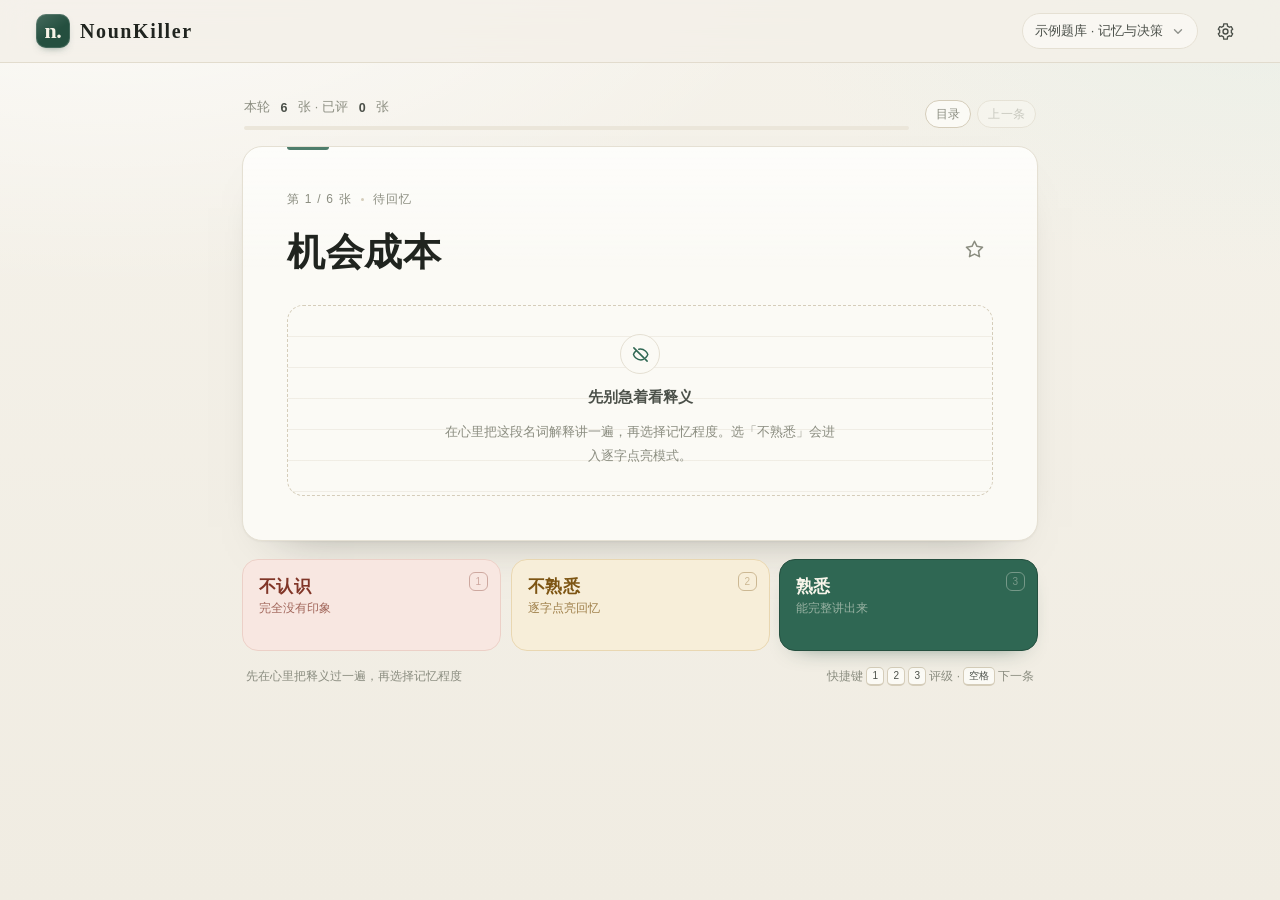
==== src/web/index.html @ df2b3e8b "NounKiller 1.2.0" ====
<!DOCTYPE html>
<html lang="zh-CN">
<head>
  <meta charset="utf-8">
  <meta name="viewport" content="width=device-width, initial-scale=1, maximum-scale=1, user-scalable=no, viewport-fit=cover">
  <meta name="theme-color" content="#f3f0e8">
  <meta name="description" content="NounKiller —— 用三级记忆评级和逐字回忆，把名词解释真正背下来。">
  <title>NounKiller · 名词解释记忆</title>
  <link rel="icon" href="icons/favicon.svg" type="image/svg+xml">
  <link rel="apple-touch-icon" href="icons/apple-touch-icon.png">
  <link rel="manifest" href="manifest.webmanifest">
  <link rel="stylesheet" href="css/app.css">
</head>
<body>
  <div class="app" id="app">
    <header class="appbar">
      <button class="brand" id="brandHome" type="button" aria-label="回到当前题库">
        <span class="seal" aria-hidden="true">n.</span>
        <span class="brand-name">NounKiller</span>
      </button>
      <div class="appbar-right">
        <button class="deck-chip" id="deckBtn" type="button" aria-haspopup="dialog">
          <span class="deck-chip-label" id="deckName">示例题库</span>
          <svg viewBox="0 0 16 16" aria-hidden="true"><path d="M4 6.5 8 10.5 12 6.5" fill="none" stroke="currentColor" stroke-width="1.6" stroke-linecap="round" stroke-linejoin="round"/></svg>
        </button>
        <button class="icon-btn" id="settingsBtn" type="button" aria-label="设置" aria-haspopup="dialog">
          <svg viewBox="0 0 20 20" aria-hidden="true"><path d="M10 12.6a2.6 2.6 0 1 0 0-5.2 2.6 2.6 0 0 0 0 5.2Z" fill="none" stroke="currentColor" stroke-width="1.5"/><path d="M16.1 11.2a6.6 6.6 0 0 0 0-2.4l1.5-1.2-1.6-2.8-1.9.7a6.5 6.5 0 0 0-2-1.2L11.9 2H8.1l-.2 2.3a6.5 6.5 0 0 0-2 1.2l-1.9-.7L2.4 7.6l1.5 1.2a6.6 6.6 0 0 0 0 2.4l-1.5 1.2 1.6 2.8 1.9-.7a6.5 6.5 0 0 0 2 1.2l.2 2.3h3.8l.2-2.3a6.5 6.5 0 0 0 2-1.2l1.9.7 1.6-2.8-1.5-1.2Z" fill="none" stroke="currentColor" stroke-width="1.4" stroke-linejoin="round"/></svg>
        </button>
      </div>
    </header>

    <main class="main" id="main">
      <section class="screen study" id="studyScreen" aria-live="polite">
        <div class="study-top">
          <div class="study-meta">
            <div class="crumbs" id="crumbs"></div>
            <div class="progress" role="progressbar" aria-label="本轮进度" aria-valuemin="0" aria-valuemax="100" aria-valuenow="0" id="progress">
              <i id="progressFill"></i>
            </div>
          </div>
          <div class="study-nav">
            <button class="nav-btn" id="tocBtn" type="button" aria-haspopup="dialog" title="打开目录">目录</button>
            <button class="nav-btn" id="prevBtn" type="button" title="上一条">上一条</button>
          </div>
        </div>

        <article class="card" id="card">
          <div class="card-eyebrow">
            <span id="cardCounter">第 1 张</span>
            <span class="eyebrow-dot" aria-hidden="true"></span>
            <span id="cardStatus">待回忆</span>
          </div>
          <div class="term-row">
            <h1 class="term" id="term"></h1>
            <button class="fav-btn" id="favBtn" type="button" aria-label="收藏这个词条" aria-pressed="false">
              <svg viewBox="0 0 24 24" aria-hidden="true"><path d="M12 3.4l2.6 5.3 5.8.9-4.2 4.1 1 5.8-5.2-2.7-5.2 2.7 1-5.8-4.2-4.1 5.8-.9z"/></svg>
            </button>
          </div>
          <div class="answer" id="answer"></div>
          <div class="answer-tools" id="answerTools" hidden></div>
        </article>

        <div class="rating" id="ratingBar">
          <button class="rate-btn unknown" type="button" data-rating="unknown">
            <span class="rate-key" aria-hidden="true">1</span>
            <span class="rate-main">不认识</span>
            <span class="rate-sub">完全没有印象</span>
          </button>
          <button class="rate-btn fuzzy" type="button" data-rating="fuzzy">
            <span class="rate-key" aria-hidden="true">2</span>
            <span class="rate-main">不熟悉</span>
            <span class="rate-sub">逐字点亮回忆</span>
          </button>
          <button class="rate-btn known" type="button" data-rating="known">
            <span class="rate-key" aria-hidden="true">3</span>
            <span class="rate-main">熟悉</span>
            <span class="rate-sub">能完整讲出来</span>
          </button>
        </div>

        <div class="next-row" id="nextRow" hidden></div>

        <div class="session-foot" id="sessionFoot">
          <span>先在心里把释义过一遍，再选择记忆程度</span>
          <span class="kbd-hint">快捷键 <kbd>1</kbd><kbd>2</kbd><kbd>3</kbd> 评级 · <kbd>空格</kbd> 下一条</span>
        </div>
      </section>

      <section class="screen done" id="doneScreen" hidden></section>
    </main>

    <div class="toast" id="toast" role="status" aria-live="polite" hidden></div>

    <div class="modal" id="modal" hidden>
      <div class="modal-backdrop" data-close="1"></div>
      <div class="modal-panel" role="dialog" aria-modal="true" aria-labelledby="modalTitle">
        <header class="modal-head">
          <div>
            <p class="modal-kicker" id="modalKicker">NounKiller</p>
            <h2 id="modalTitle">题库</h2>
          </div>
          <button class="icon-btn" type="button" data-close="1" aria-label="关闭">
            <svg viewBox="0 0 20 20" aria-hidden="true"><path d="M5 5l10 10M15 5 5 15" stroke="currentColor" stroke-width="1.6" stroke-linecap="round"/></svg>
          </button>
        </header>
        <div class="modal-body" id="modalBody"></div>
        <footer class="modal-foot" id="modalFoot"></footer>
      </div>
    </div>

  </div>

  <script src="js/core.js"></script>
  <script src="js/store.js"></script>
  <script src="js/app.js"></script>
</body>
</html>
---- src/web/css/app.css ----
/* ==========================================================================
   NounKiller · app.css
   纸张质感 + 墨绿印章的学习界面；移动端底部固定评级栏。
   ========================================================================== */

:root {
  --bg: #f3f0e8;
  --bg-deep: #ebe6da;
  --surface: #fbfaf5;
  --surface-2: #f7f4ec;
  --ink: #20241f;
  --ink-soft: #4b5049;
  --muted: #8b8d80;
  --line: #e5e0d3;
  --line-strong: #d5cdba;
  --accent: #2f6753;
  --accent-deep: #244f3f;
  --accent-tint: #e4eee7;
  --amber: #9a6b1e;
  --star: #e8b53a;
  --amber-deep: #7d5513;
  --amber-tint: #f7eed9;
  --amber-line: #e9d7b1;
  --brick: #9d4436;
  --brick-deep: #803527;
  --brick-tint: #f8e7e1;
  --brick-line: #ecd0c7;
  --block: #e5dfd0;
  --block-deep: #d8d0bd;
  --radius: 20px;
  --shadow-card: 0 1px 2px rgba(32, 36, 31, 0.04), 0 24px 48px -38px rgba(32, 36, 31, 0.5);
  --font-sans: -apple-system, BlinkMacSystemFont, "PingFang SC", "Hiragino Sans GB", "Microsoft YaHei", "Noto Sans SC", sans-serif;
  --font-serif: "Songti SC", "STSong", "Noto Serif SC", "Source Han Serif SC", "SimSun", Georgia, serif;
  --def-size: 18px;
  --line-height-def: 1.95;
}

* { box-sizing: border-box; }

/* hidden 属性必须始终压过组件的 display */
[hidden] { display: none !important; }

/* 禁止双击/双指缩放页面；滚动与点击不受影响 */
html, body { touch-action: pan-x pan-y; }

html, body { height: 100%; }

body {
  margin: 0;
  background-color: var(--bg);
  background-image:
    radial-gradient(1200px 600px at 8% -8%, rgba(255, 255, 255, 0.75), transparent 60%),
    radial-gradient(900px 500px at 100% 0%, rgba(228, 238, 231, 0.55), transparent 55%),
    linear-gradient(180deg, #f5f2ea 0%, #f0ece2 100%);
  background-attachment: fixed;
  color: var(--ink);
  font-family: var(--font-sans);
  -webkit-font-smoothing: antialiased;
  text-rendering: optimizeLegibility;
  -webkit-tap-highlight-color: transparent;
}

body.font-s { --def-size: 16.5px; }
body.font-l { --def-size: 20px; }

button, input, textarea, select { font: inherit; color: inherit; }
button { cursor: pointer; }
button:disabled { cursor: default; opacity: 0.5; }

:focus-visible {
  outline: 2px solid var(--accent);
  outline-offset: 2px;
}

kbd {
  display: inline-block;
  min-width: 18px;
  padding: 1px 5px;
  border: 1px solid var(--line-strong);
  border-bottom-width: 2px;
  border-radius: 5px;
  background: var(--surface);
  color: var(--ink-soft);
  font-family: var(--font-sans);
  font-size: 10px;
  line-height: 1.4;
  text-align: center;
}

.app {
  min-height: 100dvh;
  display: flex;
  flex-direction: column;
}

/* ---------- 顶栏 ---------- */

.appbar {
  position: sticky;
  top: 0;
  z-index: 30;
  display: flex;
  align-items: center;
  justify-content: space-between;
  gap: 12px;
  padding: 12px clamp(16px, 4vw, 36px);
  background: rgba(243, 240, 232, 0.82);
  -webkit-backdrop-filter: blur(14px) saturate(1.1);
  backdrop-filter: blur(14px) saturate(1.1);
  border-bottom: 1px solid rgba(213, 205, 186, 0.6);
}

.brand {
  display: inline-flex;
  align-items: center;
  flex: 0 1 auto;
  gap: 10px;
  min-width: 0;
  padding: 0;
  border: 0;
  background: none;
  color: var(--ink);
}

.seal {
  display: grid;
  place-items: center;
  width: 34px;
  height: 34px;
  border-radius: 10px;
  background:
    linear-gradient(145deg, rgba(255, 255, 255, 0.16), transparent 55%),
    var(--accent-deep);
  color: #f7f3e7;
  font-family: var(--font-serif);
  font-size: 22px;
  font-weight: 600;
  letter-spacing: -0.02em;
  line-height: 1;
  box-shadow: inset 0 0 0 1px rgba(255, 255, 255, 0.14), 0 4px 10px -6px rgba(36, 79, 63, 0.8);
}

.brand-name {
  overflow: hidden;
  font-family: var(--font-serif);
  font-size: 20px;
  font-weight: 600;
  letter-spacing: 0.08em;
  text-overflow: ellipsis;
  white-space: nowrap;
}

.appbar-right {
  display: flex;
  flex: none;
  align-items: center;
  gap: 8px;
  min-width: 0;
}

.deck-chip {
  display: inline-flex;
  align-items: center;
  gap: 8px;
  min-width: 0;
  max-width: min(46vw, 340px);
  padding: 8px 12px;
  border: 1px solid var(--line);
  border-radius: 999px;
  background: rgba(251, 250, 245, 0.72);
  color: var(--ink-soft);
  font-size: 13px;
  transition: border-color 0.18s, background 0.18s;
}

.deck-chip:hover { border-color: var(--line-strong); background: var(--surface); }

.deck-chip svg { width: 14px; height: 14px; flex: none; opacity: 0.6; }

.deck-chip-label {
  overflow: hidden;
  text-overflow: ellipsis;
  white-space: nowrap;
}

.icon-btn {
  display: grid;
  place-items: center;
  width: 38px;
  height: 38px;
  padding: 0;
  border: 1px solid transparent;
  border-radius: 12px;
  background: transparent;
  color: var(--ink-soft);
  transition: background 0.18s, border-color 0.18s;
}

.icon-btn:hover { background: rgba(251, 250, 245, 0.9); border-color: var(--line); }
.icon-btn svg { width: 19px; height: 19px; }

/* ---------- 主区 ---------- */

.main {
  flex: 1;
  width: min(860px, 100%);
  margin: 0 auto;
  padding: clamp(18px, 3.4vw, 34px) clamp(16px, 4vw, 32px) 96px;
}

.screen { animation: screen-fade 0.24s ease both; }

/* 只做淡入：若给 .screen 加 transform，会让内部 position:fixed 的底部评级栏
   以 .screen 为包含块，移动端会错位。 */
@keyframes screen-fade {
  from { opacity: 0; }
  to { opacity: 1; }
}

@keyframes screen-in {
  from { opacity: 0; transform: translateY(6px); }
  to { opacity: 1; transform: none; }
}

.study-top {
  display: flex;
  align-items: flex-start;
  gap: 16px;
  margin: 2px 2px 16px;
}

.study-meta {
  display: flex;
  flex: 1;
  flex-direction: column;
  gap: 10px;
  min-width: 0;
}

.study-nav {
  display: flex;
  flex: none;
  gap: 6px;
  padding-top: 1px;
}

.nav-btn {
  min-height: 28px;
  padding: 0 10px;
  border: 1px solid var(--line-strong);
  border-radius: 999px;
  background: var(--surface);
  color: var(--muted);
  font-size: 12px;
  letter-spacing: 0.02em;
  white-space: nowrap;
  transition: color 0.16s, border-color 0.16s, background 0.16s;
}

.nav-btn:hover:not(:disabled) {
  color: var(--accent-deep);
  border-color: var(--accent);
  background: var(--accent-soft);
}

.nav-btn:disabled { opacity: 0.4; cursor: default; }

.crumbs {
  display: flex;
  align-items: center;
  gap: 10px;
  font-size: 12.5px;
  color: var(--muted);
  letter-spacing: 0.02em;
}

.crumbs b { color: var(--ink-soft); font-weight: 600; }

.progress {
  height: 4px;
  overflow: hidden;
  border-radius: 999px;
  background: var(--bg-deep);
}

.progress i {
  display: block;
  width: 0%;
  height: 100%;
  border-radius: inherit;
  background: linear-gradient(90deg, var(--accent), #4f8a70);
  transition: width 0.4s cubic-bezier(0.22, 0.7, 0.3, 1);
}

/* ---------- 卡片 ---------- */

.card {
  position: relative;
  padding: clamp(22px, 4.2vw, 44px);
  border: 1px solid var(--line);
  border-radius: var(--radius);
  background:
    linear-gradient(180deg, rgba(255, 255, 255, 0.55), transparent 120px),
    var(--surface);
  box-shadow: var(--shadow-card);
}

.card::before {
  content: "";
  position: absolute;
  top: 0;
  left: clamp(22px, 4.2vw, 44px);
  width: 42px;
  height: 3px;
  border-radius: 0 0 4px 4px;
  background: var(--accent);
  opacity: 0.85;
}

.card-eyebrow {
  display: flex;
  align-items: center;
  gap: 9px;
  margin-bottom: 18px;
  color: var(--muted);
  font-size: 12px;
  letter-spacing: 0.1em;
}

.eyebrow-dot {
  width: 3px;
  height: 3px;
  border-radius: 50%;
  background: var(--line-strong);
}

.term {
  margin: 0 0 clamp(18px, 3vw, 26px);
  color: var(--ink);
  font-family: var(--font-serif);
  font-size: clamp(26px, 3.6vw, 38px);
  font-weight: 700;
  line-height: 1.4;
  letter-spacing: 0.015em;
  overflow-wrap: anywhere;
}

.term:empty::after { content: "（未命名词条）"; color: var(--muted); }

.term-row {
  display: flex;
  align-items: flex-start;
  gap: 12px;
  margin: 0 0 clamp(18px, 3vw, 26px);
}

.term-row .term { flex: 1; min-width: 0; margin: 0; }

.fav-btn {
  flex: none;
  display: grid;
  place-items: center;
  width: 38px;
  height: 38px;
  margin-top: 4px;
  padding: 0;
  border: 0;
  border-radius: 11px;
  background: none;
  color: var(--muted);
  transition: color 0.16s, background 0.16s, transform 0.12s;
}

.fav-btn svg {
  width: 23px;
  height: 23px;
  fill: none;
  stroke: currentColor;
  stroke-width: 1.6;
  stroke-linejoin: round;
}

.fav-btn:hover { background: var(--surface-2); color: var(--amber); }
.fav-btn:active { transform: scale(0.9); }
.fav-btn.on { color: var(--star); }
.fav-btn.on svg { fill: var(--star); stroke: var(--star); }

.answer { min-height: 150px; }

/* 待回忆占位 */

.prompt-block {
  display: flex;
  flex-direction: column;
  align-items: center;
  justify-content: center;
  gap: 10px;
  min-height: 190px;
  padding: 28px 20px;
  border: 1px dashed var(--line-strong);
  border-radius: 16px;
  background:
    repeating-linear-gradient(180deg, transparent 0 30px, rgba(213, 205, 186, 0.28) 30px 31px);
  color: var(--muted);
  text-align: center;
}

.prompt-block .prompt-icon {
  display: grid;
  place-items: center;
  width: 40px;
  height: 40px;
  border: 1px solid var(--line);
  border-radius: 50%;
  background: var(--surface);
  color: var(--accent);
}

.prompt-block .prompt-icon svg { width: 19px; height: 19px; }

.prompt-block p { margin: 0; font-size: 13px; line-height: 1.8; }
.prompt-block .prompt-title { color: var(--ink-soft); font-size: 14.5px; font-weight: 600; }
.prompt-block .prompt-sub { max-width: 30em; }

/* 全文 */

.full-text {
  padding: 20px 22px;
  border: 1px solid var(--line);
  border-radius: 14px;
  background: var(--surface-2);
  color: var(--ink);
  font-size: var(--def-size);
  line-height: var(--line-height-def);
  letter-spacing: 0.012em;
  white-space: pre-wrap;
  overflow-wrap: anywhere;
  user-select: text;
}

.full-text .c { border-radius: 2px; }
.full-text .c.hl-yellow { --hl: #f3e2a0; --hl-ink: #c79a22; }
.full-text .c.hl-green { --hl: #cfe4c6; --hl-ink: #5b9364; }
.full-text .c.hl-pink { --hl: #f4cdd0; --hl-ink: #c26b78; }

.full-text .c.hl-style-marker { background: var(--hl); }

.full-text .c.hl-style-line {
  text-decoration: underline;
  text-decoration-color: var(--hl-ink);
  text-decoration-thickness: 2px;
  text-underline-offset: 4px;
}

.full-text .c.hl-style-wavy {
  text-decoration: underline wavy var(--hl-ink);
  text-decoration-thickness: 1.5px;
  text-underline-offset: 5px;
}

/* 旧数据兼容 */
.full-text .c.hl-underline {
  text-decoration: underline;
  text-decoration-color: var(--accent);
  text-decoration-thickness: 2px;
  text-underline-offset: 4px;
}

.full-text .c.sel {
  background: #cfded6 !important;
  box-shadow: inset 0 -2px 0 rgba(47, 103, 83, 0.55);
}

.answer.marking .full-text { cursor: crosshair; touch-action: none; }
.answer.marking .full-text .c { cursor: text; }

.text-caret-bar {
  display: inline-block;
  width: 2px;
  height: 1.15em;
  margin: 0 -1px;
  vertical-align: -0.18em;
  background: var(--accent);
  animation: caret-blink 1s steps(2) infinite;
}

@keyframes caret-blink { 50% { opacity: 0; } }

.answer-tools {
  display: flex;
  align-items: center;
  justify-content: space-between;
  gap: 12px;
  margin-top: 14px;
  color: var(--muted);
  font-size: 12px;
}

.tool-chip {
  display: inline-flex;
  align-items: center;
  gap: 6px;
  padding: 7px 12px;
  border: 1px solid var(--line);
  border-radius: 999px;
  background: var(--surface);
  color: var(--ink-soft);
  font-size: 12.5px;
  transition: background 0.18s, border-color 0.18s, color 0.18s;
}

.tool-chip:hover { border-color: var(--line-strong); }
.tool-chip.active { border-color: var(--accent); background: var(--accent-tint); color: var(--accent-deep); }
.tool-chip svg { width: 14px; height: 14px; }

.tool-left { display: flex; flex-wrap: wrap; align-items: center; gap: 8px; }
.tool-hint { color: var(--muted); font-size: 12px; }

/* 逐字回忆 */

.recall-wrap { animation: screen-in 0.25s ease both; }

.recall-text {
  padding: 22px 22px 20px;
  border: 1px solid var(--line);
  border-radius: 14px;
  background:
    radial-gradient(140% 100% at 50% 0%, rgba(255, 255, 255, 0.7), transparent 70%),
    var(--surface-2);
  font-size: var(--def-size);
  line-height: var(--line-height-def);
  letter-spacing: 0.012em;
  white-space: pre-wrap;
  overflow-wrap: anywhere;
  user-select: none;
  -webkit-user-select: none;
}

.recall-text .punct { color: #81847a; }

.recall-text .ph {
  color: transparent;
  background-image: linear-gradient(90deg, transparent 5%, var(--block) 5%, var(--block) 95%, transparent 95%);
  border-radius: 4px;
  box-shadow: inset 0 -1px 0 rgba(32, 36, 31, 0.05);
  cursor: pointer;
  transition: background-color 0.16s, filter 0.16s;
}

.recall-text .ph:hover { filter: brightness(0.965); }

.recall-text .ph:active {
  filter: brightness(0.92);
}

.recall-text .ph.on {
  color: var(--ink);
  background-image: none;
}

.recall-text .ph.flash {
  animation: ph-flash 0.9s ease-out;
}

@keyframes ph-flash {
  0% { color: var(--ink); background-color: #f2df9f; box-shadow: 0 0 0 3px rgba(242, 223, 159, 0.28); }
  100% { color: var(--ink); background-color: transparent; box-shadow: none; }
}

.recall-hint {
  display: flex;
  align-items: center;
  justify-content: space-between;
  gap: 12px;
  margin-top: 14px;
  color: var(--muted);
  font-size: 12.5px;
  line-height: 1.6;
}

.recall-hint b { color: var(--ink-soft); font-weight: 600; }
.recall-hint .hint-dot {
  display: inline-block;
  width: 7px;
  height: 7px;
  margin-right: 6px;
  border-radius: 50%;
  background: var(--amber);
  box-shadow: 0 0 0 3px rgba(154, 107, 30, 0.12);
}

.link-btn {
  padding: 2px;
  border: 0;
  background: none;
  color: var(--accent);
  font-size: 12.5px;
  text-decoration: underline;
  text-underline-offset: 3px;
  text-decoration-color: rgba(47, 103, 83, 0.35);
}

.link-btn:hover { text-decoration-color: var(--accent); }

/* ---------- 评级栏 ---------- */

.rating {
  display: grid;
  grid-template-columns: repeat(3, minmax(0, 1fr));
  gap: 10px;
  margin-top: 18px;
}

.rate-btn {
  position: relative;
  display: flex;
  flex-direction: column;
  align-items: flex-start;
  gap: 3px;
  min-height: 92px;
  padding: 15px 16px 14px;
  border: 1px solid var(--line);
  border-radius: 16px;
  background: var(--surface);
  text-align: left;
  transition: transform 0.14s cubic-bezier(0.2, 0.8, 0.3, 1), box-shadow 0.18s, filter 0.18s, border-color 0.18s;
  will-change: transform;
}

.rate-btn:hover { transform: translateY(-2px); box-shadow: 0 14px 22px -20px rgba(32, 36, 31, 0.6); }
.rate-btn:active { transform: translateY(0) scale(0.976); }

.rate-main { font-size: 17px; font-weight: 650; letter-spacing: 0.02em; }
.rate-sub { font-size: 11.5px; opacity: 0.72; }

.rate-key {
  position: absolute;
  top: 12px;
  right: 12px;
  display: grid;
  place-items: center;
  width: 19px;
  height: 19px;
  border: 1px solid currentColor;
  border-radius: 6px;
  font-size: 10px;
  opacity: 0.35;
}

.rate-btn.unknown { border-color: var(--brick-line); background: var(--brick-tint); color: var(--brick-deep); }
.rate-btn.fuzzy { border-color: var(--amber-line); background: var(--amber-tint); color: var(--amber-deep); }
.rate-btn.known {
  border-color: var(--accent-deep);
  background: var(--accent);
  color: #f8f5ea;
  box-shadow: 0 10px 24px -18px rgba(36, 79, 63, 0.9);
}
.rate-btn.known .rate-sub { color: rgba(248, 245, 234, 0.72); }

/* 下一条 */

.next-row {
  display: flex;
  align-items: center;
  gap: 10px;
  margin-top: 18px;
  animation: screen-in 0.24s ease both;
}

.rating-badge {
  display: inline-flex;
  align-items: center;
  gap: 7px;
  flex: none;
  padding: 10px 14px;
  border: 1px solid var(--line);
  border-radius: 999px;
  background: var(--surface);
  color: var(--ink-soft);
  font-size: 12.5px;
}

.rating-badge .dot { width: 7px; height: 7px; border-radius: 50%; background: var(--muted); }
.rating-badge.known .dot { background: var(--accent); }
.rating-badge.fuzzy .dot { background: var(--amber); }
.rating-badge.unknown .dot { background: var(--brick); }

.next-btn {
  display: flex;
  flex: 1;
  align-items: center;
  justify-content: center;
  gap: 9px;
  min-height: 52px;
  padding: 0 20px;
  border: 0;
  border-radius: 15px;
  background: var(--accent);
  color: #f9f6ec;
  font-size: 15.5px;
  font-weight: 600;
  letter-spacing: 0.06em;
  box-shadow: 0 14px 26px -20px rgba(36, 79, 63, 0.9);
  transition: transform 0.14s, filter 0.18s, background 0.18s;
}

.next-btn:hover { filter: brightness(1.06); transform: translateY(-1px); }
.next-btn:active { transform: scale(0.985); }
.next-btn svg { width: 17px; height: 17px; }

.next-hint { flex: none; color: var(--muted); font-size: 11.5px; }

.session-foot {
  display: flex;
  align-items: center;
  justify-content: space-between;
  gap: 16px;
  margin: 16px 4px 0;
  color: var(--muted);
  font-size: 12px;
}

.kbd-hint { display: inline-flex; align-items: center; gap: 3px; }

/* ---------- 完成 / 空状态 ---------- */

.done-card {
  display: flex;
  flex-direction: column;
  align-items: center;
  padding: clamp(30px, 5vw, 54px) clamp(22px, 4vw, 46px);
  border: 1px solid var(--line);
  border-radius: var(--radius);
  background: var(--surface);
  box-shadow: var(--shadow-card);
  text-align: center;
  animation: screen-in 0.3s ease both;
}

.done-seal {
  display: grid;
  place-items: center;
  width: 66px;
  height: 66px;
  margin-bottom: 20px;
  border-radius: 20px;
  background: var(--accent-deep);
  color: #f7f3e7;
  font-family: var(--font-serif);
  font-size: 40px;
  font-weight: 600;
  letter-spacing: -0.02em;
  box-shadow: inset 0 0 0 1px rgba(255, 255, 255, 0.14), 0 16px 30px -22px rgba(36, 79, 63, 0.9);
}

.done-card h2 {
  margin: 0 0 8px;
  font-family: var(--font-serif);
  font-size: clamp(24px, 3.2vw, 30px);
  letter-spacing: 0.04em;
}

.done-sub { margin: 0 0 26px; color: var(--muted); font-size: 13.5px; line-height: 1.8; }

.done-stats {
  display: grid;
  grid-template-columns: repeat(3, minmax(0, 1fr));
  width: min(460px, 100%);
  gap: 10px;
  margin-bottom: 26px;
}

.done-stat {
  padding: 16px 8px 14px;
  border: 1px solid var(--line);
  border-radius: 14px;
  background: var(--surface-2);
}

.done-stat b { display: block; font-family: var(--font-serif); font-size: 26px; line-height: 1.15; }
.done-stat span { display: block; margin-top: 4px; color: var(--muted); font-size: 11.5px; letter-spacing: 0.06em; }
.done-stat.known b { color: var(--accent); }
.done-stat.fuzzy b { color: var(--amber); }
.done-stat.unknown b { color: var(--brick); }

.done-meta {
  display: flex;
  flex-wrap: wrap;
  justify-content: center;
  gap: 8px 18px;
  margin-bottom: 28px;
  color: var(--muted);
  font-size: 12.5px;
}

.done-actions { display: flex; flex-wrap: wrap; justify-content: center; gap: 10px; }

.primary-btn, .ghost-btn {
  display: inline-flex;
  align-items: center;
  justify-content: center;
  gap: 8px;
  min-height: 48px;
  padding: 0 22px;
  border-radius: 14px;
  font-size: 14.5px;
  font-weight: 600;
  letter-spacing: 0.04em;
  transition: transform 0.14s, filter 0.18s, border-color 0.18s, background 0.18s;
}

.primary-btn { border: 0; background: var(--accent); color: #f9f6ec; }
.primary-btn.danger { background: var(--brick); }
.confirm-text { margin: 0; color: var(--ink-soft); font-size: 13.5px; line-height: 1.85; }
.primary-btn:hover { filter: brightness(1.06); transform: translateY(-1px); }
.primary-btn:active { transform: scale(0.985); }

.ghost-btn { border: 1px solid var(--line-strong); background: transparent; color: var(--ink-soft); }
.ghost-btn:hover { background: var(--surface-2); border-color: var(--muted); }

.empty-panel {
  padding: clamp(28px, 5vw, 48px);
  border: 1px dashed var(--line-strong);
  border-radius: var(--radius);
  background: rgba(251, 250, 245, 0.55);
  text-align: center;
}

.empty-panel h2 { margin: 0 0 8px; font-family: var(--font-serif); font-size: 24px; }
.empty-panel p { margin: 0 0 22px; color: var(--muted); font-size: 13.5px; line-height: 1.85; }
.empty-actions { display: flex; flex-wrap: wrap; justify-content: center; gap: 10px; }

/* ---------- 弹层 ---------- */

.modal { position: fixed; inset: 0; z-index: 60; display: grid; place-items: center; padding: 20px; }
.modal[hidden] { display: none; }

.modal-backdrop {
  position: absolute;
  inset: 0;
  background: rgba(26, 29, 24, 0.42);
  -webkit-backdrop-filter: blur(4px);
  backdrop-filter: blur(4px);
  animation: fade-in 0.2s ease both;
}

@keyframes fade-in { from { opacity: 0; } to { opacity: 1; } }

.modal-panel {
  position: relative;
  display: flex;
  flex-direction: column;
  width: min(620px, 100%);
  max-height: min(86vh, 780px);
  border: 1px solid var(--line);
  border-radius: 22px;
  background: var(--surface);
  box-shadow: 0 40px 90px -30px rgba(20, 24, 19, 0.55);
  animation: panel-in 0.24s cubic-bezier(0.22, 0.8, 0.3, 1) both;
  overflow: hidden;
}

@keyframes panel-in {
  from { opacity: 0; transform: translateY(14px) scale(0.985); }
  to { opacity: 1; transform: none; }
}

.modal-head {
  display: flex;
  align-items: flex-start;
  justify-content: space-between;
  gap: 16px;
  padding: 22px 24px 14px;
}

.modal-kicker {
  margin: 0 0 4px;
  color: var(--accent);
  font-size: 10.5px;
  font-weight: 700;
  letter-spacing: 0.18em;
  text-transform: uppercase;
}

.modal-head h2 { margin: 0; font-family: var(--font-serif); font-size: 23px; letter-spacing: 0.04em; }

.modal-body {
  flex: 1;
  overflow: auto;
  padding: 4px 24px 18px;
  -webkit-overflow-scrolling: touch;
}

.modal-foot {
  display: flex;
  align-items: center;
  justify-content: flex-end;
  gap: 10px;
  padding: 14px 24px calc(14px + env(safe-area-inset-bottom));
  border-top: 1px solid var(--line);
  background: var(--surface);
}

.modal-foot .foot-left { margin-right: auto; color: var(--muted); font-size: 12px; }

.modal-foot .primary-btn, .modal-foot .ghost-btn { min-height: 44px; padding: 0 18px; font-size: 13.5px; }

/* 题库列表 */

.deck-list { display: flex; flex-direction: column; gap: 8px; margin: 6px 0 16px; }

.deck-row {
  display: flex;
  align-items: center;
  gap: 12px;
  padding: 13px 14px;
  border: 1px solid var(--line);
  border-radius: 14px;
  background: var(--surface-2);
  transition: border-color 0.18s, background 0.18s;
}

.deck-row.active { border-color: var(--accent); background: var(--accent-tint); }

.deck-row.is-virtual { border-style: dashed; background: var(--surface); }
.deck-name-line { display: flex; align-items: center; gap: 7px; min-width: 0; }
.deck-name-line .deck-name { min-width: 0; }
.deck-pin {
  flex: none;
  padding: 2px 6px;
  border-radius: 999px;
  background: var(--accent-tint);
  color: var(--accent);
  font-size: 9.5px;
  font-weight: 600;
  letter-spacing: 0.08em;
}

.deck-radio {
  display: grid;
  place-items: center;
  flex: none;
  width: 20px;
  height: 20px;
  padding: 0;
  border: 1.5px solid var(--line-strong);
  border-radius: 50%;
  background: transparent;
}

.deck-row.active .deck-radio { border-color: var(--accent); }
.deck-row.active .deck-radio::after {
  content: "";
  width: 10px;
  height: 10px;
  border-radius: 50%;
  background: var(--accent);
}

.deck-info { flex: 1; min-width: 0; }
.deck-name {
  display: block;
  overflow: hidden;
  text-overflow: ellipsis;
  white-space: nowrap;
  font-size: 14px;
  font-weight: 600;
}
.deck-meta { display: block; margin-top: 3px; color: var(--muted); font-size: 11.5px; }

.deck-actions { display: flex; gap: 2px; flex: none; }

.mini-btn {
  display: grid;
  place-items: center;
  width: 32px;
  height: 32px;
  padding: 0;
  border: 0;
  border-radius: 9px;
  background: transparent;
  color: var(--muted);
  font-size: 12px;
}
.mini-btn:hover { background: rgba(32, 36, 31, 0.06); color: var(--ink); }
.mini-btn svg { width: 15px; height: 15px; }

.deck-rename-input {
  width: 100%;
  padding: 6px 8px;
  border: 1px solid var(--accent);
  border-radius: 8px;
  background: var(--surface);
  font-size: 14px;
  font-weight: 600;
}

.deck-toolbar { display: flex; flex-wrap: wrap; gap: 8px; margin-bottom: 8px; }

/* 导入 */

.field { display: flex; flex-direction: column; gap: 6px; margin-bottom: 16px; }
.field label { color: var(--ink-soft); font-size: 12.5px; font-weight: 600; letter-spacing: 0.02em; }

.text-input {
  width: 100%;
  padding: 11px 13px;
  border: 1px solid var(--line-strong);
  border-radius: 12px;
  background: var(--surface);
  font-size: 14px;
  transition: border-color 0.18s, box-shadow 0.18s;
}

.text-input:focus { outline: none; border-color: var(--accent); box-shadow: 0 0 0 3px rgba(47, 103, 83, 0.12); }

.deck-editor-text {
  min-height: 260px;
  resize: vertical;
  line-height: 1.75;
  font-family: ui-monospace, "SF Mono", Menlo, "PingFang SC", monospace;
}

.drop-zone {
  display: flex;
  flex-direction: column;
  align-items: center;
  gap: 8px;
  padding: 26px 18px;
  margin-bottom: 12px;
  border: 1.5px dashed var(--line-strong);
  border-radius: 14px;
  background: var(--surface-2);
  color: var(--muted);
  font-size: 12.5px;
  text-align: center;
  cursor: pointer;
  transition: border-color 0.18s, background 0.18s;
}

.drop-zone:hover, .drop-zone.dragover { border-color: var(--accent); background: var(--accent-tint); }
.drop-zone svg { width: 24px; height: 24px; color: var(--accent); }
.drop-zone b { color: var(--ink-soft); }
.drop-zone span { line-height: 1.7; }

.import-textarea {
  width: 100%;
  min-height: 190px;
  padding: 14px;
  border: 1px solid var(--line-strong);
  border-radius: 12px;
  background: var(--surface);
  font-family: var(--font-sans);
  font-size: 13.5px;
  line-height: 1.8;
  resize: vertical;
}

.import-textarea:focus { outline: none; border-color: var(--accent); box-shadow: 0 0 0 3px rgba(47, 103, 83, 0.12); }

.import-help {
  margin: 4px 0 0;
  color: var(--muted);
  font-size: 11.5px;
  line-height: 1.8;
}

.import-preview {
  margin-top: 14px;
  padding: 12px 14px;
  border-radius: 12px;
  background: var(--surface-2);
  border: 1px solid var(--line);
  font-size: 12.5px;
  color: var(--muted);
  line-height: 1.8;
}

.import-preview.ok { border-color: #c6dcc9; background: #eef5ec; color: var(--accent-deep); }
.import-preview.err { border-color: var(--brick-line); background: var(--brick-tint); color: var(--brick-deep); }
.import-preview .preview-items { margin: 6px 0 0; padding: 0; list-style: none; }
.import-preview .preview-items li {
  overflow: hidden;
  text-overflow: ellipsis;
  white-space: nowrap;
  color: var(--ink-soft);
}
.import-preview .preview-items li + li { margin-top: 3px; }

/* 设置 */

.setting-group { padding: 16px 0; border-bottom: 1px solid var(--line); }
.setting-group:last-child { border-bottom: 0; }

.setting-row {
  display: flex;
  align-items: center;
  justify-content: space-between;
  gap: 18px;
  margin-bottom: 12px;
}
.setting-row:last-child { margin-bottom: 0; }

.setting-label { font-size: 13.5px; font-weight: 600; }
.setting-desc { margin-top: 4px; color: var(--muted); font-size: 11.5px; line-height: 1.7; }

.stepper { display: inline-flex; align-items: center; gap: 0; border: 1px solid var(--line-strong); border-radius: 11px; overflow: hidden; background: var(--surface); }
.stepper button { width: 38px; height: 38px; border: 0; background: transparent; color: var(--ink-soft); font-size: 18px; line-height: 1; }
.stepper button:hover { background: var(--surface-2); }
.stepper input {
  width: 58px;
  height: 38px;
  border: 0;
  border-left: 1px solid var(--line);
  border-right: 1px solid var(--line);
  background: transparent;
  text-align: center;
  font-size: 14px;
  -moz-appearance: textfield;
  appearance: textfield;
}
.stepper input::-webkit-outer-spin-button, .stepper input::-webkit-inner-spin-button { -webkit-appearance: none; margin: 0; }

.segmented { display: inline-flex; padding: 3px; border: 1px solid var(--line); border-radius: 11px; background: var(--surface-2); gap: 2px; }
.segmented button {
  min-width: 58px;
  padding: 7px 12px;
  border: 0;
  border-radius: 8px;
  background: transparent;
  color: var(--muted);
  font-size: 12.5px;
  white-space: nowrap;
}
.segmented button.active { background: var(--surface); color: var(--ink); box-shadow: 0 1px 3px rgba(32, 36, 31, 0.12); }

.danger-btn {
  padding: 8px 14px;
  border: 1px solid var(--brick-line);
  border-radius: 10px;
  background: var(--brick-tint);
  color: var(--brick-deep);
  font-size: 12.5px;
  white-space: nowrap;
}
.danger-btn:hover { filter: brightness(0.97); }

.about-note { margin: 0; color: var(--muted); font-size: 11.5px; line-height: 1.8; }
.about-note + .about-note { margin-top: 5px; }

.swatches { display: flex; flex: none; align-items: center; gap: 8px; }

.swatch {
  width: 28px;
  height: 28px;
  padding: 0;
  border: 1px solid rgba(32, 36, 31, 0.14);
  border-radius: 50%;
  transition: transform 0.12s, box-shadow 0.14s;
}

.swatch.yellow { background: #f3e2a0; }
.swatch.green { background: #cfe4c6; }
.swatch.pink { background: #f4cdd0; }
.swatch:active { transform: scale(0.92); }
.swatch.active { box-shadow: 0 0 0 2px var(--surface), 0 0 0 3.5px var(--accent); }

.about-author {
  margin: 10px 0 3px;
  color: var(--muted);
  font-size: 12.5px;
  letter-spacing: 0.02em;
}

/* toast */

.toast {
  position: fixed;
  left: 50%;
  bottom: calc(28px + env(safe-area-inset-bottom));
  z-index: 90;
  transform: translate(-50%, 10px);
  max-width: min(88vw, 460px);
  padding: 11px 18px;
  border-radius: 999px;
  background: rgba(28, 32, 26, 0.94);
  color: #f4f1e7;
  font-size: 12.5px;
  line-height: 1.5;
  text-align: center;
  box-shadow: 0 16px 34px -18px rgba(16, 19, 15, 0.7);
  opacity: 0;
  pointer-events: none;
  transition: opacity 0.2s, transform 0.2s;
}

.toast.show { opacity: 1; transform: translate(-50%, 0); }

/* ---------- 移动端 ---------- */

/* 目录 */
.toc-list { display: flex; flex-direction: column; margin: -4px 0; }

.toc-group {
  padding: 14px 10px 6px;
  color: var(--muted);
  font-size: 10.5px;
  font-weight: 600;
  letter-spacing: 0.18em;
}

.toc-group:first-child { padding-top: 2px; }

.toc-item {
  display: flex;
  align-items: center;
  gap: 6px;
  border-bottom: 1px solid var(--line);
}

.toc-main {
  display: flex;
  flex: 1;
  align-items: baseline;
  gap: 12px;
  min-width: 0;
  padding: 12px 4px 12px 10px;
  border: 0;
  background: none;
  color: var(--ink);
  font-size: 15.5px;
  text-align: left;
  transition: color 0.14s;
}

.toc-item .fav-btn { width: 36px; height: 36px; margin: 0; }
.toc-item .fav-btn svg { width: 20px; height: 20px; }

.toc-item:last-child { border-bottom: 0; }
.toc-main:hover { color: var(--accent-deep); }

.toc-num {
  flex: none;
  width: 22px;
  color: var(--muted);
  font-size: 11.5px;
  font-variant-numeric: tabular-nums;
}

.toc-term { flex: 1; line-height: 1.5; }

.toc-item.is-current .toc-main { color: var(--accent-deep); font-weight: 600; }
.toc-item.is-current .toc-num { color: var(--accent); }

@media (max-width: 720px) {
  .appbar {
    gap: 8px;
    padding: 9px max(12px, env(safe-area-inset-right)) 9px max(12px, env(safe-area-inset-left));
  }
  .brand { gap: 7px; }
  .brand-name { max-width: 38vw; font-size: 17px; letter-spacing: 0.04em; }
  .seal { width: 31px; height: 31px; font-size: 19px; }
  .appbar-right { gap: 6px; }
  .deck-chip { max-width: 36vw; padding: 6px 9px; font-size: 12px; }
  .icon-btn { width: 34px; height: 34px; }

  .main { padding: 14px 14px 190px; }

  .study-top { margin-bottom: 12px; gap: 10px; }
  .nav-btn { min-height: 26px; padding: 0 8px; font-size: 11.5px; }
  .crumbs { font-size: 12px; }

  .card { padding: 20px 17px 20px; border-radius: 18px; }
  .card::before { left: 17px; }
  .card-eyebrow { margin-bottom: 14px; }

  .term { margin-bottom: 16px; font-size: clamp(25px, 7.2vw, 33px); }

  .prompt-block { min-height: 160px; padding: 22px 16px; }
  .full-text, .recall-text { padding: 17px 15px; border-radius: 13px; }

  .rating {
    position: fixed;
    left: 0;
    right: 0;
    bottom: 0;
    z-index: 40;
    gap: 7px;
    margin: 0;
    padding: 10px 12px calc(10px + env(safe-area-inset-bottom));
    background: linear-gradient(180deg, rgba(243, 240, 232, 0), rgba(243, 240, 232, 0.94) 26%, var(--bg) 60%);
  }

  .rate-btn { min-height: 74px; padding: 11px 10px 10px; border-radius: 14px; }
  .rate-main { font-size: 15.5px; }
  .rate-sub { font-size: 10px; }
  .rate-key { top: 8px; right: 8px; width: 16px; height: 16px; font-size: 9px; }

  @media (max-width: 370px) {
    .brand-name { font-size: 15.5px; max-width: 32vw; }
    .seal { width: 29px; height: 29px; font-size: 18px; }
    .deck-chip { max-width: 32vw; font-size: 11.5px; }
  }

  .next-row {
    position: fixed;
    left: 0;
    right: 0;
    bottom: 0;
    z-index: 40;
    gap: 8px;
    margin: 0;
    padding: 10px 12px calc(10px + env(safe-area-inset-bottom));
    background: linear-gradient(180deg, rgba(243, 240, 232, 0), rgba(243, 240, 232, 0.94) 30%, var(--bg) 65%);
  }

  .setting-row { flex-wrap: wrap; row-gap: 10px; }
  .setting-row .segmented { margin-left: auto; }

  .tool-hint { display: none; }
  .answer-tools { gap: 8px; }
  .tool-chip { padding: 7px 10px; font-size: 12px; }

  .rating-badge { padding: 9px 11px; font-size: 11.5px; }
  .next-btn { min-height: 50px; font-size: 15px; }
  .next-hint { display: none; }

  .session-foot { display: none; }

  .modal { padding: 0; align-items: end; }
  .modal-panel {
    width: 100%;
    max-height: 92dvh;
    border-radius: 22px 22px 0 0;
    border-bottom: 0;
    animation: sheet-in 0.26s cubic-bezier(0.22, 0.8, 0.3, 1) both;
  }

  @keyframes sheet-in { from { transform: translateY(40px); opacity: 0.6; } to { transform: none; opacity: 1; } }

  .modal-head { padding: 20px 18px 12px; }
  .modal-body { padding: 4px 18px 14px; }
  .modal-foot { padding: 12px 18px calc(12px + env(safe-area-inset-bottom)); }

  .done-card { padding: 30px 18px; border-radius: 18px; }
  .done-stats { gap: 7px; }
  .done-stat b { font-size: 22px; }

  .toast { bottom: calc(104px + env(safe-area-inset-bottom)); }
}

@media (max-width: 400px) {
  .rate-sub { display: none; }
  .rate-btn { min-height: 66px; align-items: center; justify-content: center; text-align: center; }
  .rate-key { display: none; }
}

@media (prefers-reduced-motion: reduce) {
  *, *::before, *::after {
    animation-duration: 0.001ms !important;
    animation-iteration-count: 1 !important;
    transition-duration: 0.001ms !important;
  }
  .screen { animation: none; }
}
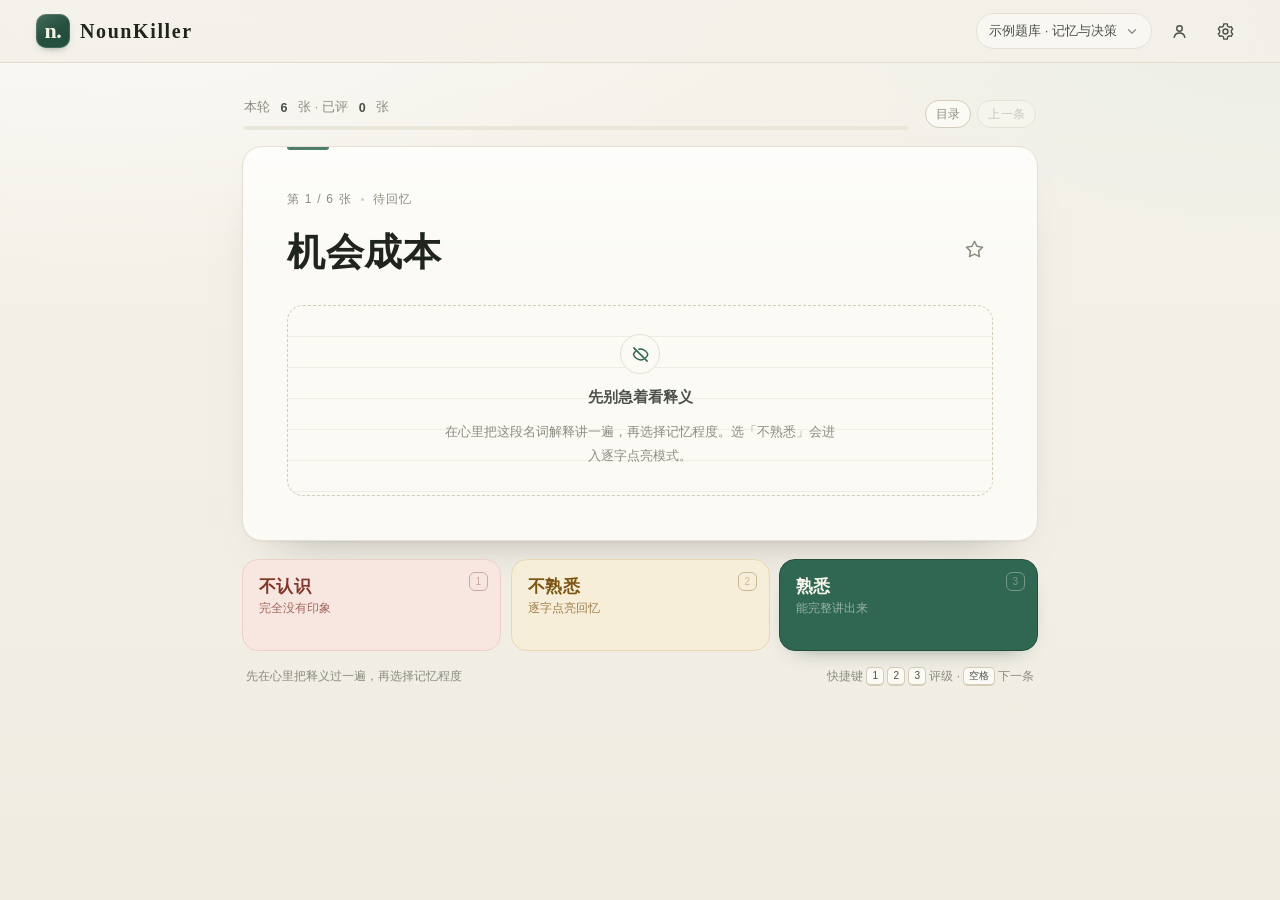
==== commit 21271f2e: "1.4.0：邮箱账号、云端同步、留言与管理员后台" ====
--- a/src/web/index.html
+++ b/src/web/index.html
@@ -22,6 +22,9 @@
         <button class="deck-chip" id="deckBtn" type="button" aria-haspopup="dialog">
           <span class="deck-chip-label" id="deckName">示例题库</span>
           <svg viewBox="0 0 16 16" aria-hidden="true"><path d="M4 6.5 8 10.5 12 6.5" fill="none" stroke="currentColor" stroke-width="1.6" stroke-linecap="round" stroke-linejoin="round"/></svg>
+        </button>
+        <button class="icon-btn account-btn" id="accountBtn" type="button" aria-label="登录账号" aria-haspopup="dialog">
+          <svg viewBox="0 0 20 20" aria-hidden="true"><circle cx="10" cy="6.8" r="2.9" fill="none" stroke="currentColor" stroke-width="1.5"/><path d="M4.4 16.2c.5-3 2.8-4.7 5.6-4.7s5.1 1.7 5.6 4.7" fill="none" stroke="currentColor" stroke-width="1.5" stroke-linecap="round"/></svg>
         </button>
         <button class="icon-btn" id="settingsBtn" type="button" aria-label="设置" aria-haspopup="dialog">
           <svg viewBox="0 0 20 20" aria-hidden="true"><path d="M10 12.6a2.6 2.6 0 1 0 0-5.2 2.6 2.6 0 0 0 0 5.2Z" fill="none" stroke="currentColor" stroke-width="1.5"/><path d="M16.1 11.2a6.6 6.6 0 0 0 0-2.4l1.5-1.2-1.6-2.8-1.9.7a6.5 6.5 0 0 0-2-1.2L11.9 2H8.1l-.2 2.3a6.5 6.5 0 0 0-2 1.2l-1.9-.7L2.4 7.6l1.5 1.2a6.6 6.6 0 0 0 0 2.4l-1.5 1.2 1.6 2.8 1.9-.7a6.5 6.5 0 0 0 2 1.2l.2 2.3h3.8l.2-2.3a6.5 6.5 0 0 0 2-1.2l1.9.7 1.6-2.8-1.5-1.2Z" fill="none" stroke="currentColor" stroke-width="1.4" stroke-linejoin="round"/></svg>
@@ -112,6 +115,8 @@
 
   <script src="js/core.js"></script>
   <script src="js/store.js"></script>
+  <script src="js/extract.js"></script>
   <script src="js/app.js"></script>
+  <script src="js/account.js"></script>
 </body>
 </html>
--- a/src/web/css/app.css
+++ b/src/web/css/app.css
@@ -1363,3 +1363,110 @@
   }
   .screen { animation: none; }
 }
+
+/* ---------------- 账号与云端 ---------------- */
+
+.account-btn { position: relative; }
+.account-btn.signed-in { color: var(--accent); }
+.account-dot {
+  position: absolute; top: 6px; right: 6px; width: 7px; height: 7px;
+  border-radius: 50%; background: var(--amber);
+  box-shadow: 0 0 0 2px var(--surface);
+}
+.account-form { display: flex; flex-direction: column; }
+.account-tabs { align-self: flex-start; margin-bottom: 16px; }
+.account-tabs button { min-width: 72px; }
+.account-intro {
+  margin: 0 0 14px; color: var(--muted); font-size: 12.5px; line-height: 1.75;
+}
+.field-hint { margin: 0; color: var(--muted); font-size: 11px; }
+.account-error {
+  margin: 0 0 10px; padding: 9px 11px; border-radius: 9px;
+  background: #f7e7e4; color: var(--brick); font-size: 12px; line-height: 1.5;
+}
+.account-auth-form .field:last-of-type { margin-bottom: 8px; }
+
+.account-panel { display: flex; flex-direction: column; }
+.account-head {
+  display: flex; align-items: baseline; gap: 10px; padding-bottom: 12px;
+  border-bottom: 1px solid var(--line);
+}
+.account-email { font-family: var(--font-serif); font-size: 20px; letter-spacing: 0.01em; word-break: break-all; }
+.account-role {
+  padding: 2px 8px; border-radius: 999px; background: var(--surface-2);
+  color: var(--muted); font-size: 11px; white-space: nowrap;
+}
+.account-role:first-letter { letter-spacing: 0; }
+.account-status {
+  display: flex; align-items: center; gap: 8px; padding: 13px 0;
+  color: var(--muted); font-size: 12px;
+}
+.cloud-dot { width: 7px; height: 7px; border-radius: 50%; background: var(--accent); flex: none; }
+.account-stats {
+  display: grid; grid-template-columns: repeat(3, 1fr); gap: 8px;
+  padding-bottom: 14px;
+}
+.account-stat {
+  display: flex; flex-direction: column; gap: 3px; padding: 11px 12px;
+  border: 1px solid var(--line); border-radius: 11px; background: var(--surface-2);
+}
+.account-stat strong { font-family: var(--font-serif); font-size: 20px; font-weight: 500; }
+.account-stat span { color: var(--muted); font-size: 11px; }
+.account-actions { display: flex; flex-wrap: wrap; gap: 8px; padding: 4px 0 12px; }
+.account-actions .ghost-btn { min-height: 40px; padding: 0 14px; font-size: 12.5px; }
+.account-foot-note { margin: 0; color: var(--muted); font-size: 11.5px; line-height: 1.75; }
+
+.thread-panel { display: flex; flex-direction: column; gap: 12px; min-height: 260px; }
+.thread-list {
+  display: flex; flex-direction: column; gap: 9px; max-height: 46vh; overflow-y: auto;
+  padding: 4px 2px 8px;
+}
+.thread-empty { margin: 0; padding: 34px 8px; color: var(--muted); font-size: 12.5px; text-align: center; line-height: 1.8; }
+.msg-row { display: flex; }
+.msg-row.from-user { justify-content: flex-end; }
+.msg-bubble {
+  max-width: 82%; padding: 9px 12px 7px; border-radius: 13px;
+  background: var(--surface-2); border: 1px solid var(--line);
+}
+.msg-row.from-user .msg-bubble { background: #e7efe9; border-color: #d6e2d9; }
+.msg-body { font-size: 13.5px; line-height: 1.7; white-space: pre-wrap; word-break: break-word; }
+.msg-time { margin-top: 4px; color: var(--muted); font-size: 10px; text-align: right; }
+.thread-composer { display: flex; gap: 8px; align-items: flex-end; }
+.thread-composer textarea {
+  flex: 1; min-height: 46px; max-height: 120px; resize: vertical; padding: 10px 12px;
+  border: 1px solid var(--line-strong); border-radius: 11px; background: var(--surface);
+  color: var(--ink); font: inherit; font-size: 13px; line-height: 1.6;
+}
+.thread-composer textarea:focus { outline: none; border-color: var(--accent); box-shadow: 0 0 0 3px rgba(47, 103, 83, 0.12); }
+.thread-composer .primary-btn { min-height: 46px; padding: 0 16px; }
+
+.admin-toolbar { display: flex; align-items: center; justify-content: space-between; gap: 10px; margin-bottom: 7px; }
+.admin-summary { color: var(--muted); font-size: 11.5px; }
+.admin-refresh { min-height: 34px; padding: 0 12px; font-size: 11.5px; }
+.admin-users { display: flex; flex-direction: column; }
+.admin-user {
+  display: flex; align-items: center; gap: 12px; padding: 12px 2px;
+  border-bottom: 1px solid var(--line);
+}
+.admin-user:last-child { border-bottom: 0; }
+.admin-user-main { min-width: 0; flex: 1; }
+.admin-user-name { display: flex; align-items: center; gap: 7px; flex-wrap: wrap; }
+.admin-user-name strong { font-size: 13px; font-weight: 600; word-break: break-all; }
+.admin-user-meta { margin-top: 3px; color: var(--muted); font-size: 11px; line-height: 1.6; }
+.presence-dot { width: 7px; height: 7px; border-radius: 50%; background: #c6c1b4; flex: none; }
+.presence-dot.on { background: #4e8b6b; box-shadow: 0 0 0 3px rgba(78, 139, 107, 0.14); }
+.admin-tag {
+  padding: 1px 7px; border-radius: 999px; background: var(--surface-2);
+  color: var(--muted); font-size: 10px; white-space: nowrap;
+}
+.admin-tag.unread { background: #f6e9d1; color: var(--amber); }
+.admin-open { min-height: 34px; padding: 0 12px; font-size: 11.5px; flex: none; }
+.back-btn { align-self: flex-start; min-height: 32px; padding: 0 10px; font-size: 11.5px; }
+.admin-thread .thread-list { max-height: 36vh; }
+
+@media (max-width: 720px) {
+  .account-stats { gap: 6px; }
+  .account-stat { padding: 9px 10px; }
+  .thread-list { max-height: 38vh; }
+  .admin-thread .thread-list { max-height: 31vh; }
+}
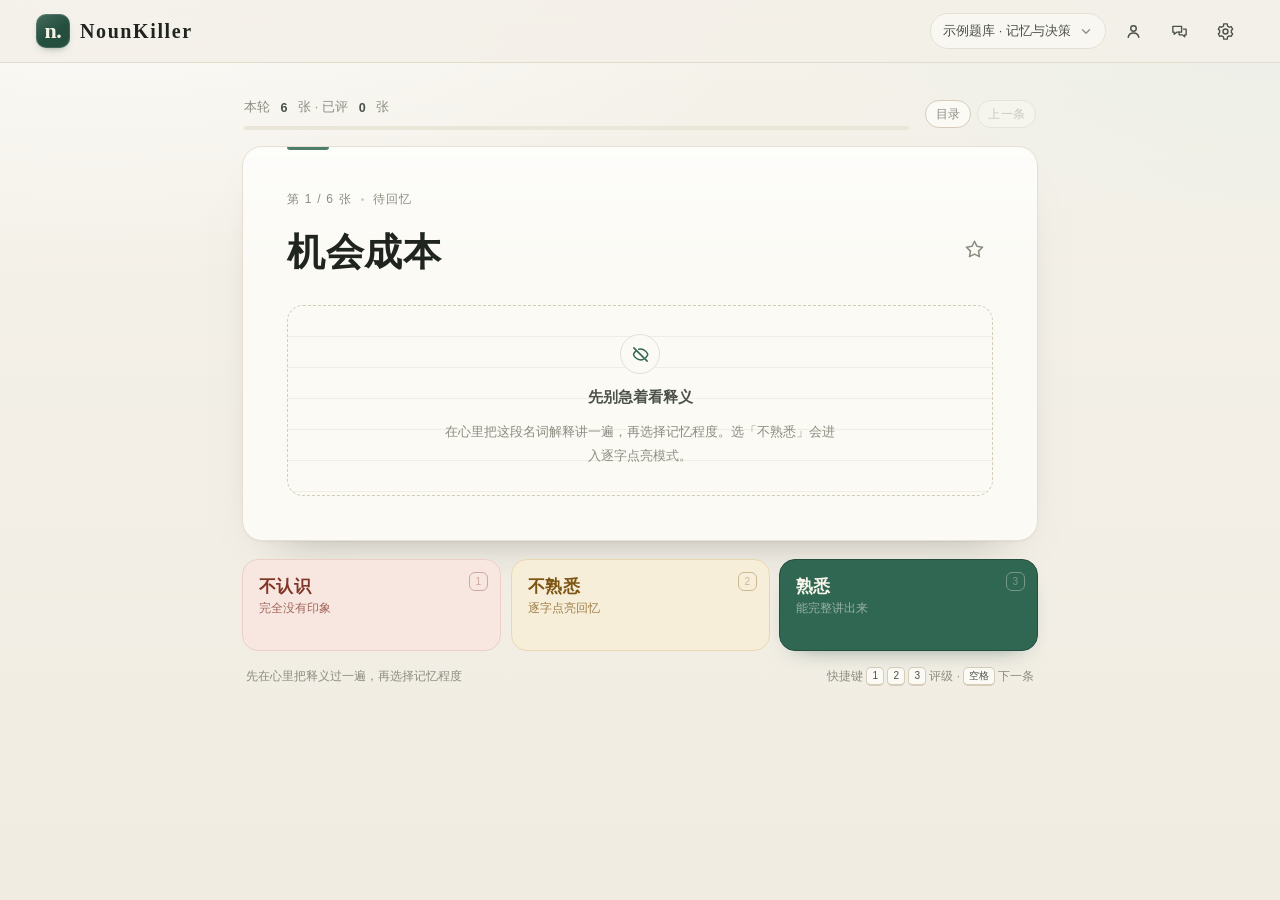
==== commit 7b651e59: "2.0.0：题库群组（群号申请、邮箱邀请、群文件与群设置）、顶栏群组入口与品牌名自适应" ====
--- a/src/web/index.html
+++ b/src/web/index.html
@@ -3,6 +3,7 @@
 <head>
   <meta charset="utf-8">
   <meta name="viewport" content="width=device-width, initial-scale=1, maximum-scale=1, user-scalable=no, viewport-fit=cover">
+  <meta name="app-version" content="2.0.0">
   <meta name="theme-color" content="#f3f0e8">
   <meta name="description" content="NounKiller —— 用三级记忆评级和逐字回忆，把名词解释真正背下来。">
   <title>NounKiller · 名词解释记忆</title>
@@ -16,7 +17,7 @@
     <header class="appbar">
       <button class="brand" id="brandHome" type="button" aria-label="回到当前题库">
         <span class="seal" aria-hidden="true">n.</span>
-        <span class="brand-name">NounKiller</span>
+        <span class="brand-name" id="brandName">NounKiller</span>
       </button>
       <div class="appbar-right">
         <button class="deck-chip" id="deckBtn" type="button" aria-haspopup="dialog">
@@ -25,6 +26,9 @@
         </button>
         <button class="icon-btn account-btn" id="accountBtn" type="button" aria-label="登录账号" aria-haspopup="dialog">
           <svg viewBox="0 0 20 20" aria-hidden="true"><circle cx="10" cy="6.8" r="2.9" fill="none" stroke="currentColor" stroke-width="1.5"/><path d="M4.4 16.2c.5-3 2.8-4.7 5.6-4.7s5.1 1.7 5.6 4.7" fill="none" stroke="currentColor" stroke-width="1.5" stroke-linecap="round"/></svg>
+        </button>
+        <button class="icon-btn" id="groupBtn" type="button" aria-label="群组题库" aria-haspopup="dialog">
+          <svg viewBox="0 0 20 20" aria-hidden="true"><path d="M3 4.6h9.2v6.1H7.1L4.4 13v-2.3H3Z" fill="none" stroke="currentColor" stroke-width="1.4" stroke-linejoin="round"/><path d="M13.6 7.5h3.4v6h-1.5v2l-2.5-2h-3.4V10" fill="none" stroke="currentColor" stroke-width="1.4" stroke-linejoin="round"/></svg>
         </button>
         <button class="icon-btn" id="settingsBtn" type="button" aria-label="设置" aria-haspopup="dialog">
           <svg viewBox="0 0 20 20" aria-hidden="true"><path d="M10 12.6a2.6 2.6 0 1 0 0-5.2 2.6 2.6 0 0 0 0 5.2Z" fill="none" stroke="currentColor" stroke-width="1.5"/><path d="M16.1 11.2a6.6 6.6 0 0 0 0-2.4l1.5-1.2-1.6-2.8-1.9.7a6.5 6.5 0 0 0-2-1.2L11.9 2H8.1l-.2 2.3a6.5 6.5 0 0 0-2 1.2l-1.9-.7L2.4 7.6l1.5 1.2a6.6 6.6 0 0 0 0 2.4l-1.5 1.2 1.6 2.8 1.9-.7a6.5 6.5 0 0 0 2 1.2l.2 2.3h3.8l.2-2.3a6.5 6.5 0 0 0 2-1.2l1.9.7 1.6-2.8-1.5-1.2Z" fill="none" stroke="currentColor" stroke-width="1.4" stroke-linejoin="round"/></svg>
@@ -102,9 +106,11 @@
             <p class="modal-kicker" id="modalKicker">NounKiller</p>
             <h2 id="modalTitle">题库</h2>
           </div>
-          <button class="icon-btn" type="button" data-close="1" aria-label="关闭">
-            <svg viewBox="0 0 20 20" aria-hidden="true"><path d="M5 5l10 10M15 5 5 15" stroke="currentColor" stroke-width="1.6" stroke-linecap="round"/></svg>
-          </button>
+          <div class="modal-head-actions" id="modalActions">
+            <button class="icon-btn" type="button" data-close="1" aria-label="关闭">
+              <svg viewBox="0 0 20 20" aria-hidden="true"><path d="M5 5l10 10M15 5 5 15" stroke="currentColor" stroke-width="1.6" stroke-linecap="round"/></svg>
+            </button>
+          </div>
         </header>
         <div class="modal-body" id="modalBody"></div>
         <footer class="modal-foot" id="modalFoot"></footer>
--- a/src/web/css/app.css
+++ b/src/web/css/app.css
@@ -113,7 +113,7 @@
 .brand {
   display: inline-flex;
   align-items: center;
-  flex: 0 1 auto;
+  flex: 0 0 auto;
   gap: 10px;
   min-width: 0;
   padding: 0;
@@ -152,9 +152,9 @@
 
 .appbar-right {
   display: flex;
-  flex: none;
-  align-items: center;
-  gap: 8px;
+  flex: 0 1 auto;
+  align-items: center;
+  gap: clamp(2px, 0.7vw, 8px);
   min-width: 0;
 }
 
@@ -162,7 +162,8 @@
   display: inline-flex;
   align-items: center;
   gap: 8px;
-  min-width: 0;
+  flex: 0 1 auto;
+  min-width: 64px;
   max-width: min(46vw, 340px);
   padding: 8px 12px;
   border: 1px solid var(--line);
@@ -873,6 +874,8 @@
   padding: 22px 24px 14px;
 }
 
+.modal-head-actions { display: flex; align-items: center; gap: 6px; flex: none; }
+
 .modal-kicker {
   margin: 0 0 4px;
   color: var(--accent);
@@ -902,6 +905,7 @@
 }
 
 .modal-foot .foot-left { margin-right: auto; color: var(--muted); font-size: 12px; }
+.modal-foot-row { display: flex; align-items: center; gap: 10px; width: 100%; }
 
 .modal-foot .primary-btn, .modal-foot .ghost-btn { min-height: 44px; padding: 0 18px; font-size: 13.5px; }
 
@@ -1260,7 +1264,7 @@
   .brand { gap: 7px; }
   .brand-name { max-width: 38vw; font-size: 17px; letter-spacing: 0.04em; }
   .seal { width: 31px; height: 31px; font-size: 19px; }
-  .appbar-right { gap: 6px; }
+  .appbar-right { gap: clamp(2px, 0.7vw, 6px); }
   .deck-chip { max-width: 36vw; padding: 6px 9px; font-size: 12px; }
   .icon-btn { width: 34px; height: 34px; }
 
@@ -1380,6 +1384,21 @@
   margin: 0 0 14px; color: var(--muted); font-size: 12.5px; line-height: 1.75;
 }
 .field-hint { margin: 0; color: var(--muted); font-size: 11px; }
+.auth-link {
+  align-self: flex-start;
+  margin-top: 2px;
+  padding: 0;
+  border: 0;
+  background: transparent;
+  color: var(--accent);
+  font: inherit;
+  font-size: 11.5px;
+  text-align: left;
+  text-decoration: underline;
+  text-underline-offset: 3px;
+  cursor: pointer;
+}
+.auth-send { margin-top: 8px; align-self: flex-start; min-height: 34px; padding: 0 12px; font-size: 12px; }
 .account-error {
   margin: 0 0 10px; padding: 9px 11px; border-radius: 9px;
   background: #f7e7e4; color: var(--brick); font-size: 12px; line-height: 1.5;
@@ -1428,7 +1447,125 @@
   max-width: 82%; padding: 9px 12px 7px; border-radius: 13px;
   background: var(--surface-2); border: 1px solid var(--line);
 }
-.msg-row.from-user .msg-bubble { background: #e7efe9; border-color: #d6e2d9; }
+.msg-row.from-user .msg-bubble { background: var(--accent); border-color: var(--accent); color: #fff; }
+.msg-row.from-user .msg-who, .msg-row.from-user .msg-time { color: rgba(255,255,255,.78); }
+.msg-row .msg-who { margin-bottom: 2px; color: var(--muted); font-size: 10.5px; }
+.msg-deck { margin-top: 7px; padding: 9px 10px; border-radius: 9px; background: rgba(255,255,255,.16); border: 1px solid rgba(255,255,255,.28); }
+.msg-row.from-admin .msg-deck { background: var(--surface); border-color: var(--line); }
+.msg-deck-name { font-weight: 600; font-size: 13px; }
+.msg-deck-meta { margin-top: 2px; font-size: 11px; opacity: .78; }
+.msg-deck-actions { display: flex; gap: 6px; margin-top: 7px; }
+.msg-deck-btn {
+  flex: 1; min-width: 0; min-height: 34px; padding: 0 6px; border-radius: 8px;
+  border: 1px solid currentColor; background: transparent; color: inherit;
+  font: inherit; font-size: 12px; cursor: pointer;
+}
+.msg-deck-btn:hover { background: rgba(255, 255, 255, 0.14); }
+.msg-row.from-admin .msg-deck-btn:hover { background: var(--surface-2); }
+.deck-preview-head { display: flex; align-items: center; gap: 8px; padding: 2px 0 8px; border-bottom: 1px solid var(--line); }
+.deck-preview-title { min-width: 0; overflow: hidden; text-overflow: ellipsis; white-space: nowrap; font-family: var(--font-serif); font-size: 15px; }
+.deck-preview-head .group-row-meta { flex: none; }
+.deck-preview-card { padding: 9px 0; border-bottom: 1px solid var(--line); }
+.deck-preview-card:last-child { border-bottom: 0; }
+.deck-preview-term { font-size: 13px; font-weight: 600; word-break: break-word; }
+.deck-preview-def { margin-top: 2px; color: var(--ink-soft); font-size: 12px; line-height: 1.65; word-break: break-word; }
+.group-panel .thread-list { max-height: 40vh; }
+.group-composer { margin-top: 8px; }
+.group-attach {
+  position: relative; flex: none; width: 44px; height: 44px; display: flex;
+  align-items: center; justify-content: center; border-radius: 11px;
+  border: 1px solid var(--line-strong); background: var(--surface);
+  color: var(--ink-soft); cursor: pointer;
+}
+.group-attach:hover { border-color: var(--accent); color: var(--accent); }
+.group-attach.on { border-color: var(--accent); background: rgba(47, 103, 83, 0.08); color: var(--accent); }
+.group-attach-icon { display: flex; pointer-events: none; }
+.group-attach-icon svg { width: 19px; height: 19px; }
+.group-attach-select {
+  position: absolute; inset: 0; width: 100%; height: 100%;
+  opacity: 0; cursor: pointer; font: inherit;
+}
+.group-send-btn svg { width: 19px; height: 19px; }
+.group-send-btn:disabled { opacity: .55; cursor: default; }
+.group-attach-chip {
+  display: flex; align-items: center; gap: 4px; align-self: flex-start;
+  margin-top: 8px; max-width: 100%; padding: 3px 4px 3px 10px;
+  border: 1px solid var(--line); border-radius: 999px;
+  background: var(--surface-2); color: var(--ink-soft); font-size: 11px;
+}
+.group-attach-chip[hidden] { display: none; }
+.group-attach-chip span { overflow: hidden; text-overflow: ellipsis; white-space: nowrap; }
+.group-attach-clear {
+  flex: none; width: 20px; height: 20px; padding: 0; border: 0; border-radius: 50%;
+  background: transparent; color: var(--muted); font-size: 11px; line-height: 1; cursor: pointer;
+}
+.group-attach-clear:hover { background: var(--line); color: var(--ink); }
+
+/* 群组：列表 / 消息 / 设置 */
+
+.group-list-head { display: flex; align-items: center; justify-content: space-between; gap: 10px; padding-bottom: 2px; }
+.group-list-title { color: var(--ink-soft); font-size: 12px; font-weight: 600; letter-spacing: 0.04em; }
+.group-inbox-btn { min-height: 36px; padding: 0 12px; font-size: 11.5px; }
+.group-inbox-btn.has-badge { border-color: var(--amber-line); background: var(--amber-tint); color: var(--amber-deep); }
+.group-list { display: flex; flex-direction: column; max-height: 44vh; overflow-y: auto; }
+.group-item {
+  display: flex; align-items: center; gap: 11px; width: 100%; min-height: 46px; padding: 11px 6px;
+  border: 0; border-bottom: 1px solid var(--line); background: transparent;
+  color: var(--ink); font: inherit; text-align: left; cursor: pointer;
+}
+.group-item:last-child { border-bottom: 0; }
+.group-item:hover { background: var(--surface-2); }
+.group-item-mark {
+  display: flex; align-items: center; justify-content: center; flex: none;
+  width: 34px; height: 34px; border-radius: 10px; border: 1px solid var(--line);
+  background: var(--surface-2); color: var(--accent); font-family: var(--font-serif); font-size: 15px;
+}
+.group-item-main { display: flex; flex-direction: column; gap: 3px; flex: 1; min-width: 0; }
+.group-item-name { display: flex; align-items: center; gap: 6px; flex-wrap: wrap; font-size: 13.5px; font-weight: 600; word-break: break-all; }
+.group-item-meta { color: var(--muted); font-size: 11px; }
+.group-tag {
+  padding: 1px 6px; border-radius: 999px; background: rgba(47, 103, 83, 0.1);
+  color: var(--accent); font-size: 10px; font-style: normal; font-weight: 500; white-space: nowrap;
+}
+.group-empty { margin: 0; padding: 26px 8px; color: var(--muted); font-size: 12.5px; text-align: center; line-height: 1.8; }
+.group-form { display: flex; flex-direction: column; gap: 10px; }
+.group-note { margin: 0; color: var(--muted); font-size: 12px; line-height: 1.75; }
+.group-inbox { display: flex; flex-direction: column; min-height: 200px; }
+.group-inbox-list { display: flex; flex-direction: column; max-height: 46vh; overflow-y: auto; }
+.group-row { display: flex; align-items: center; gap: 10px; padding: 10px 2px; border-bottom: 1px solid var(--line); }
+.group-row:last-child { border-bottom: 0; }
+.group-row-main { flex: 1; min-width: 0; }
+.group-row-title { display: flex; align-items: center; gap: 6px; flex-wrap: wrap; font-size: 13px; font-weight: 600; word-break: break-all; }
+.group-row-meta { margin-top: 2px; color: var(--muted); font-size: 11px; line-height: 1.6; word-break: break-all; }
+.group-row-actions { display: flex; align-items: center; gap: 6px; flex: none; }
+.group-row .ghost-btn, .group-row-actions .ghost-btn { min-height: 34px; padding: 0 10px; font-size: 11.5px; }
+.group-section-label {
+  margin-top: 12px; padding-bottom: 4px; border-bottom: 1px solid var(--line);
+  color: var(--ink-soft); font-size: 11.5px; font-weight: 600; letter-spacing: 0.04em;
+}
+.group-inline-form { display: flex; align-items: center; gap: 8px; padding: 8px 0 4px; }
+.group-inline-form .text-input { flex: 1; min-width: 0; padding: 9px 11px; border-radius: 10px; font-size: 13px; }
+.group-inline-form .ghost-btn { flex: none; min-height: 38px; }
+.group-settings { display: flex; flex-direction: column; min-height: 240px; }
+.group-settings-body { display: flex; flex-direction: column; max-height: 52vh; overflow-y: auto; padding-right: 2px; }
+.group-settings-name { font-family: var(--font-serif); font-size: 19px; line-height: 1.35; word-break: break-all; }
+.group-chat-head { display: flex; align-items: center; gap: 10px; padding-bottom: 8px; border-bottom: 1px solid var(--line); }
+.group-chat-info { flex: 1; min-width: 0; }
+.group-chat-name {
+  min-width: 0; overflow: hidden; text-overflow: ellipsis; white-space: nowrap;
+  font-family: var(--font-serif); font-size: 16.5px;
+}
+.group-chat .thread-list { max-height: 38vh; }
+.group-leave { width: 100%; margin: 14px 0 4px; }
+.danger-text { color: var(--brick); }
+.danger-text:hover { color: var(--brick-deep); }
+
+@media (max-width: 720px) {
+  .group-list { max-height: 40vh; }
+  .group-chat .thread-list { max-height: 32vh; }
+  .group-settings-body { max-height: 46vh; }
+}
+
 .msg-body { font-size: 13.5px; line-height: 1.7; white-space: pre-wrap; word-break: break-word; }
 .msg-time { margin-top: 4px; color: var(--muted); font-size: 10px; text-align: right; }
 .thread-composer { display: flex; gap: 8px; align-items: flex-end; }
@@ -1438,7 +1575,18 @@
   color: var(--ink); font: inherit; font-size: 13px; line-height: 1.6;
 }
 .thread-composer textarea:focus { outline: none; border-color: var(--accent); box-shadow: 0 0 0 3px rgba(47, 103, 83, 0.12); }
-.thread-composer .primary-btn { min-height: 46px; padding: 0 16px; }
+.thread-composer .primary-btn { min-height: 46px; padding: 0 16px; white-space: nowrap; }
+
+.group-composer { align-items: center; gap: 8px; }
+.group-composer textarea {
+  height: 46px; min-height: 46px; max-height: 46px; resize: none;
+  padding: 12px; line-height: 20px;
+}
+.thread-composer .group-send-btn {
+  flex: none; width: 46px; min-width: 46px; height: 46px; min-height: 46px; padding: 0;
+  display: flex; align-items: center; justify-content: center; border-radius: 11px;
+}
+.group-attach { width: 46px; height: 46px; }
 
 .admin-toolbar { display: flex; align-items: center; justify-content: space-between; gap: 10px; margin-bottom: 7px; }
 .admin-summary { color: var(--muted); font-size: 11.5px; }
@@ -1461,6 +1609,8 @@
 }
 .admin-tag.unread { background: #f6e9d1; color: var(--amber); }
 .admin-open { min-height: 34px; padding: 0 12px; font-size: 11.5px; flex: none; }
+.admin-user-actions { display: flex; align-items: center; gap: 7px; flex: none; }
+.admin-delete { min-height: 34px; padding: 0 12px; font-size: 11.5px; }
 .back-btn { align-self: flex-start; min-height: 32px; padding: 0 10px; font-size: 11.5px; }
 .admin-thread .thread-list { max-height: 36vh; }
 
